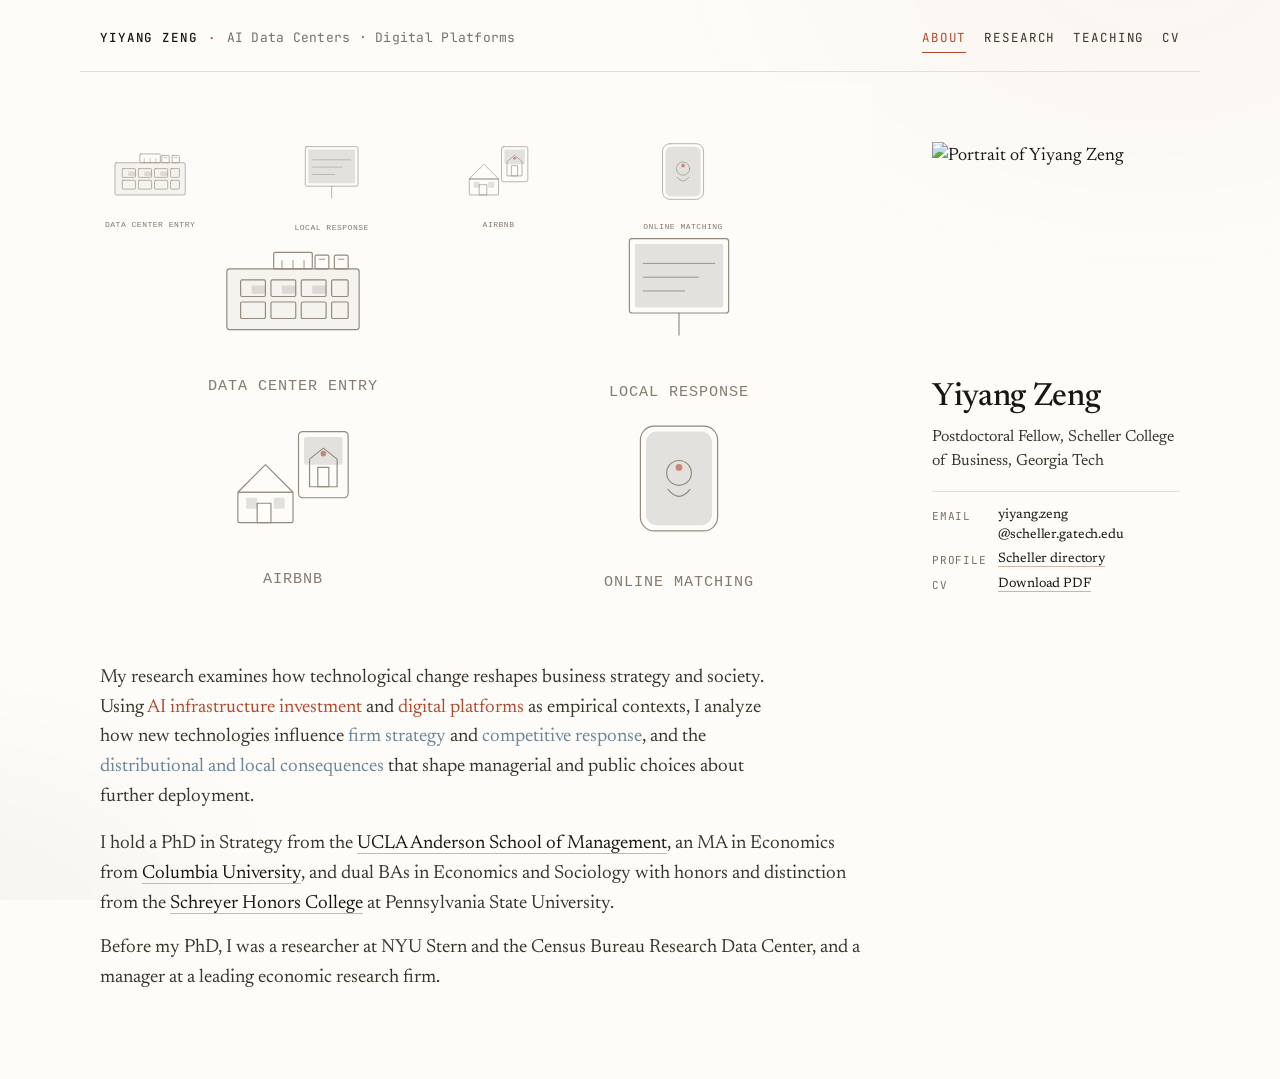
==== index.html @ 8bc41a2e "Fix mobile theme band: 2x2 layout for all four labels" ====
<!DOCTYPE html>
<html lang="en">
<head>
  <meta charset="utf-8">
  <meta name="viewport" content="width=device-width, initial-scale=1">
  <title>About — Yiyang Zeng</title>
  <meta name="description" content="Postdoctoral Fellow at Georgia Tech studying technological change, platforms, and AI infrastructure.">
  <link rel="canonical" href="https://yiyang-zeng.com/">
  <link rel="stylesheet" href="custom.css">
  <!-- Google tag (gtag.js) -->
  <script async src="https://www.googletagmanager.com/gtag/js?id=G-X2B78L9BNQ"></script>
  <script>
    window.dataLayer = window.dataLayer || [];
    function gtag(){dataLayer.push(arguments);}
    gtag('js', new Date());
    gtag('config', 'G-X2B78L9BNQ');
  </script>
</head>
<body>
<div class="yz-site">
  <header class="yz-masthead">
    <div class="yz-masthead-left">
      <a class="yz-masthead-name" href="index.html">Yiyang Zeng</a>
      <span class="yz-masthead-dot" aria-hidden="true">·</span>
      <span class="yz-masthead-tag">AI Data Centers · Digital Platforms</span>
    </div>
    <nav class="yz-masthead-nav" aria-label="Primary">
        <a href="index.html" aria-current="page">About</a>
        <a href="research.html">Research</a>
        <a href="teaching.html">Teaching</a>
        <a href="cv.html">CV</a>
    </nav>
  </header>
  <div class="yz-layout yz-layout--about">
    <div class="yz-theme-band" aria-hidden="true">
<svg class="yz-theme-band__wide" xmlns="http://www.w3.org/2000/svg" viewBox="0 0 1120 136" fill="none" role="img" aria-label="Research themes: data centers and digital platforms">
  <defs>
    <style>
      .s { stroke: #8a8072; stroke-width: 0.85; fill: none; stroke-linecap: round; stroke-linejoin: round; }
      .s-thin { stroke: #8a8072; stroke-width: 0.65; fill: none; stroke-linecap: round; }
      .fill-soft { fill: #b04a2f; opacity: 0.1; }
      .fill-accent { fill: #b04a2f; opacity: 0.65; }
      .fill-ink { fill: #3a342a; opacity: 0.14; }
      .fill-panel { fill: #8a8072; opacity: 0.08; }
      .lbl { fill: #7a7062; font-family: ui-monospace, Menlo, monospace; font-size: 12px; letter-spacing: 0.08em; text-anchor: middle; }
    </style>
  </defs>

  <!-- 1 · Data center entry -->
  <g transform="translate(56, 8)">
    <rect class="fill-panel" x="4" y="34" width="96" height="44" rx="2"/>
    <rect class="s" x="4" y="34" width="96" height="44" rx="2"/>
    <rect class="s" x="14" y="42" width="18" height="12" rx="1"/>
    <rect class="s" x="36" y="42" width="18" height="12" rx="1"/>
    <rect class="s" x="58" y="42" width="18" height="12" rx="1"/>
    <rect class="s" x="80" y="42" width="12" height="12" rx="1"/>
    <rect class="s" x="14" y="58" width="18" height="12" rx="1"/>
    <rect class="s" x="36" y="58" width="18" height="12" rx="1"/>
    <rect class="s" x="58" y="58" width="18" height="12" rx="1"/>
    <rect class="s" x="80" y="58" width="12" height="12" rx="1"/>
    <rect class="fill-ink" x="22" y="46" width="10" height="6" rx="0.5"/>
    <rect class="fill-ink" x="44" y="46" width="10" height="6" rx="0.5"/>
    <rect class="fill-ink" x="66" y="46" width="10" height="6" rx="0.5"/>
    <rect class="s" x="38" y="22" width="28" height="12" rx="1"/>
    <line class="s-thin" x1="44" y1="28" x2="44" y2="34"/>
    <line class="s-thin" x1="52" y1="28" x2="52" y2="34"/>
    <line class="s-thin" x1="60" y1="28" x2="60" y2="34"/>
    <rect class="s" x="68" y="24" width="10" height="10" rx="1"/>
    <rect class="s" x="82" y="24" width="10" height="10" rx="1"/>
    <line class="s-thin" x1="71" y1="27" x2="75" y2="27"/>
    <line class="s-thin" x1="85" y1="27" x2="89" y2="27"/>
    <text class="lbl" x="52" y="122">DATA CENTER ENTRY</text>
  </g>

  <!-- 2 · Local response (protest) — unchanged -->
  <g transform="translate(312, 12)">
    <line class="s" x1="44" y1="62" x2="44" y2="78"/>
    <rect class="s" x="8" y="8" width="72" height="54" rx="2"/>
    <rect class="fill-ink" x="12" y="12" width="64" height="46" rx="1"/>
    <line class="s-thin" x1="18" y1="26" x2="70" y2="26"/>
    <line class="s-thin" x1="18" y1="36" x2="58" y2="36"/>
    <line class="s-thin" x1="18" y1="46" x2="48" y2="46"/>
    <text class="lbl" x="44" y="122">LOCAL RESPONSE</text>
  </g>

  <!-- 3 · Airbnb (house + listing card) -->
  <g transform="translate(536, 8)">
    <rect class="s" x="52" y="12" width="36" height="48" rx="3"/>
    <rect class="fill-ink" x="56" y="16" width="28" height="20" rx="1.5"/>
    <path class="s" d="M60 32 L70 24 L80 32 L80 52 L60 52 Z"/>
    <rect class="s" x="66" y="38" width="8" height="14"/>
    <circle class="fill-accent" cx="70" cy="28" r="2"/>
    <path class="s" d="M8 56 L28 36 L48 56 Z"/>
    <rect class="s" x="8" y="56" width="40" height="22" rx="1"/>
    <rect class="s" x="22" y="64" width="10" height="14"/>
    <rect class="fill-ink" x="14" y="60" width="8" height="8" rx="0.5"/>
    <rect class="fill-ink" x="34" y="60" width="8" height="8" rx="0.5"/>
    <text class="lbl" x="48" y="122">AIRBNB</text>
  </g>

  <!-- 4 · Online matching -->
  <g transform="translate(836, 10)">
    <g>
      <rect class="s" x="-28" y="6" width="56" height="76" rx="10"/>
      <rect class="fill-ink" x="-24" y="10" width="48" height="68" rx="8"/>
      <circle class="s" cx="0" cy="40" r="9"/>
      <path class="s" d="M-8 52 Q0 62 8 52"/>
      <circle class="fill-accent" cx="0" cy="36" r="2.5"/>
      <text class="lbl" x="0" y="122">ONLINE MATCHING</text>
    </g>
  </g>
</svg>

<svg class="yz-theme-band__narrow" xmlns="http://www.w3.org/2000/svg" viewBox="0 0 560 280" fill="none" role="img" aria-label="Research themes: data centers and digital platforms">
  <defs>
    <style>
      .s { stroke: #8a8072; stroke-width: 0.85; fill: none; stroke-linecap: round; stroke-linejoin: round; }
      .s-thin { stroke: #8a8072; stroke-width: 0.65; fill: none; stroke-linecap: round; }
      .fill-soft { fill: #b04a2f; opacity: 0.1; }
      .fill-accent { fill: #b04a2f; opacity: 0.65; }
      .fill-ink { fill: #3a342a; opacity: 0.14; }
      .fill-panel { fill: #8a8072; opacity: 0.08; }
      .lbl { fill: #7a7062; font-family: ui-monospace, Menlo, monospace; font-size: 11px; letter-spacing: 0.06em; text-anchor: middle; }
    </style>
  </defs>

  <!-- Row 1: Data center entry -->
  <g transform="translate(88, 8)">
    <rect class="fill-panel" x="4" y="34" width="96" height="44" rx="2"/>
    <rect class="s" x="4" y="34" width="96" height="44" rx="2"/>
    <rect class="s" x="14" y="42" width="18" height="12" rx="1"/>
    <rect class="s" x="36" y="42" width="18" height="12" rx="1"/>
    <rect class="s" x="58" y="42" width="18" height="12" rx="1"/>
    <rect class="s" x="80" y="42" width="12" height="12" rx="1"/>
    <rect class="s" x="14" y="58" width="18" height="12" rx="1"/>
    <rect class="s" x="36" y="58" width="18" height="12" rx="1"/>
    <rect class="s" x="58" y="58" width="18" height="12" rx="1"/>
    <rect class="s" x="80" y="58" width="12" height="12" rx="1"/>
    <rect class="fill-ink" x="22" y="46" width="10" height="6" rx="0.5"/>
    <rect class="fill-ink" x="44" y="46" width="10" height="6" rx="0.5"/>
    <rect class="fill-ink" x="66" y="46" width="10" height="6" rx="0.5"/>
    <rect class="s" x="38" y="22" width="28" height="12" rx="1"/>
    <line class="s-thin" x1="44" y1="28" x2="44" y2="34"/>
    <line class="s-thin" x1="52" y1="28" x2="52" y2="34"/>
    <line class="s-thin" x1="60" y1="28" x2="60" y2="34"/>
    <rect class="s" x="68" y="24" width="10" height="10" rx="1"/>
    <rect class="s" x="82" y="24" width="10" height="10" rx="1"/>
    <line class="s-thin" x1="71" y1="27" x2="75" y2="27"/>
    <line class="s-thin" x1="85" y1="27" x2="89" y2="27"/>
    <text class="lbl" x="52" y="122">DATA CENTER ENTRY</text>
  </g>

  <!-- Row 1: Local response -->
  <g transform="translate(376, 12)">
    <line class="s" x1="44" y1="62" x2="44" y2="78"/>
    <rect class="s" x="8" y="8" width="72" height="54" rx="2"/>
    <rect class="fill-ink" x="12" y="12" width="64" height="46" rx="1"/>
    <line class="s-thin" x1="18" y1="26" x2="70" y2="26"/>
    <line class="s-thin" x1="18" y1="36" x2="58" y2="36"/>
    <line class="s-thin" x1="18" y1="46" x2="48" y2="46"/>
    <text class="lbl" x="44" y="122">LOCAL RESPONSE</text>
  </g>

  <!-- Row 2: Airbnb -->
  <g transform="translate(92, 148)">
    <rect class="s" x="52" y="12" width="36" height="48" rx="3"/>
    <rect class="fill-ink" x="56" y="16" width="28" height="20" rx="1.5"/>
    <path class="s" d="M60 32 L70 24 L80 32 L80 52 L60 52 Z"/>
    <rect class="s" x="66" y="38" width="8" height="14"/>
    <circle class="fill-accent" cx="70" cy="28" r="2"/>
    <path class="s" d="M8 56 L28 36 L48 56 Z"/>
    <rect class="s" x="8" y="56" width="40" height="22" rx="1"/>
    <rect class="s" x="22" y="64" width="10" height="14"/>
    <rect class="fill-ink" x="14" y="60" width="8" height="8" rx="0.5"/>
    <rect class="fill-ink" x="34" y="60" width="8" height="8" rx="0.5"/>
    <text class="lbl" x="48" y="122">AIRBNB</text>
  </g>

  <!-- Row 2: Online matching -->
  <g transform="translate(420, 150)">
    <g>
      <rect class="s" x="-28" y="6" width="56" height="76" rx="10"/>
      <rect class="fill-ink" x="-24" y="10" width="48" height="68" rx="8"/>
      <circle class="s" cx="0" cy="40" r="9"/>
      <path class="s" d="M-8 52 Q0 62 8 52"/>
      <circle class="fill-accent" cx="0" cy="36" r="2.5"/>
      <text class="lbl" x="0" y="122">ONLINE MATCHING</text>
    </g>
  </g>
</svg>

    </div>
    <main class="yz-main">
    <p class="yz-intro">My research examines how technological change reshapes business strategy and society. Using <span class="yz-kw">AI infrastructure investment</span> and <span class="yz-kw">digital platforms</span> as empirical contexts, I analyze how new technologies influence <span class="yz-kw-light">firm strategy</span> and <span class="yz-kw-light">competitive response</span>, and the <span class="yz-kw-light">distributional and local consequences</span> that shape managerial and public choices about further deployment.</p>

    <p class="yz-bio">I hold a PhD in Strategy from the <a href="https://www.anderson.ucla.edu/faculty-and-research/strategy">UCLA Anderson School of Management</a>, an MA in Economics from <a href="https://econ.columbia.edu/">Columbia University</a>, and dual BAs in Economics and Sociology with honors and distinction from the <a href="https://www.shc.psu.edu/">Schreyer Honors College</a> at Pennsylvania State University.</p>

    <p class="yz-bio">Before my PhD, I was a researcher at NYU Stern and the Census Bureau Research Data Center, and a manager at a leading economic research firm.</p>
    </main>
    <aside class="yz-sidebar">
      <div class="yz-portrait">
        <img src="https://www.scheller.gatech.edu/_files/images/directory/xzeng_yiyang_profilev2.webp.pagespeed.ic.NSrp2Fug_R.webp" alt="Portrait of Yiyang Zeng" width="220" height="220">
      </div>
      <p class="yz-name">Yiyang&nbsp;Zeng</p>
      <p class="yz-affil">Postdoctoral Fellow, <a href="https://www.scheller.gatech.edu">Scheller College of Business</a>, Georgia Tech</p>
      <dl class="yz-contact">
        <dt>Email</dt>
        <dd class="yz-contact-email"><a href="mailto:yiyang.zeng@scheller.gatech.edu">yiyang.zeng<wbr>@scheller.gatech.edu</a></dd>
        <dt>Profile</dt>
        <dd><a href="https://www.scheller.gatech.edu/directory/faculty/zeng/index.html">Scheller directory</a></dd>
        <dt>CV</dt>
        <dd><a href="CV_Yiyang_Zeng.pdf">Download PDF</a></dd>
      </dl>
    </aside>
  </div>
</div>
</body>
</html>
---- custom.css ----
/* yiyang-zeng.com — paste into Website → Website Tools → Custom CSS
   Daniel Yue (sidebar, masthead, palette) + Jennifer Kao (list-style papers/teaching). */

@import url("https://fonts.googleapis.com/css2?family=Newsreader:ital,opsz,wght@0,6..72,300;0,6..72,400;0,6..72,500;0,6..72,600;1,6..72,400;1,6..72,600&family=JetBrains+Mono:wght@400;500&display=swap");

:root {
  --yz-paper: #fdfcf8;
  --yz-rule: #e6dfcc;
  --yz-ink: #1a1611;
  --yz-ink-2: #3a342a;
  --yz-mute: #7a7062;
  --yz-accent: #b04a2f;
  --yz-accent-soft: #c8b9a0;
  --yz-kw-navy: #6a8499;
  --yz-serif: "Newsreader", Georgia, serif;
  --yz-mono: "JetBrains Mono", ui-monospace, Menlo, monospace;
  --yz-measure: 68ch;
}

/* ----- Squarespace shell ----- */
body {
  background: var(--yz-paper) !important;
  color: var(--yz-ink);
  font-family: var(--yz-serif);
  font-size: 18px;
  line-height: 1.6;
  -webkit-font-smoothing: antialiased;
}

body::before {
  content: "";
  position: fixed;
  inset: 0;
  pointer-events: none;
  background:
    radial-gradient(900px 600px at 90% -5%, rgba(176, 74, 47, 0.035), transparent 55%),
    radial-gradient(700px 500px at -5% 105%, rgba(26, 22, 17, 0.04), transparent 55%);
  z-index: 0;
}

#siteWrapper,
.site-wrapper,
.content-wrapper,
.page-section,
.sqs-layout {
  background: transparent !important;
}

.page-section:has(.yz-site) .content-wrapper > h1,
.page-section:has(.yz-site) .sqs-block-html h1,
.page-section:has(.yz-site) .sqs-block-markdown h1 {
  display: none !important;
}

.sqs-block-code .sqs-block-content {
  padding-left: 0 !important;
  padding-right: 0 !important;
}

body:has(.yz-site) #header,
body:has(.yz-site) .header,
body:has(.yz-site) .Mobile-bar {
  display: none !important;
}

body:has(.yz-site) .page-section:first-child {
  padding-top: 0 !important;
}

/* ----- Site shell ----- */
.yz-site {
  position: relative;
  z-index: 1;
  color: var(--yz-ink);
  font-family: var(--yz-serif);
  overflow-x: clip;
}

.yz-site,
.yz-site *,
.yz-site *::before,
.yz-site *::after {
  box-sizing: border-box;
}

.yz-site a {
  color: var(--yz-ink);
  text-decoration: none;
  border-bottom: 1px solid var(--yz-accent-soft);
  transition: color 0.15s, border-color 0.15s;
}

.yz-site a:hover {
  color: var(--yz-accent);
  border-bottom-color: var(--yz-accent);
}

/* Masthead (Daniel-style, compact) */
.yz-masthead {
  border-bottom: 1px solid var(--yz-rule);
  padding: 16px 20px 18px;
  max-width: 1120px;
  margin: 0 auto;
  display: flex;
  align-items: baseline;
  justify-content: space-between;
  gap: 16px;
  flex-wrap: wrap;
  font-family: var(--yz-mono);
  font-size: 12.5px;
  letter-spacing: 0.07em;
  text-transform: uppercase;
  color: var(--yz-ink-2);
}

.yz-masthead-left {
  display: flex;
  gap: 10px;
  align-items: baseline;
  flex-wrap: wrap;
}

.yz-masthead-name {
  font-weight: 500;
  border-bottom: none !important;
}

.yz-masthead-name:hover {
  color: var(--yz-accent);
}

.yz-masthead-dot {
  color: var(--yz-accent);
}

.yz-masthead-tag {
  color: var(--yz-mute);
  text-transform: none;
  letter-spacing: 0.02em;
  font-size: 13px;
}

.yz-masthead-nav {
  display: flex;
  gap: 18px;
  flex-wrap: wrap;
}

.yz-masthead-nav a {
  border-bottom: none;
  color: var(--yz-ink-2);
  padding: 4px 0;
}

.yz-masthead-nav a:hover,
.yz-masthead-nav a[aria-current="page"] {
  color: var(--yz-accent);
}

.yz-masthead-nav a[aria-current="page"] {
  border-bottom: 1px solid var(--yz-accent);
}

/* Theme illustration band */
.yz-theme-band {
  overflow-x: auto;
  overflow-y: visible;
  -webkit-overflow-scrolling: touch;
}

.yz-theme-band svg {
  display: block;
  width: 100%;
  height: auto;
  opacity: 0.92;
  overflow: visible;
}

.yz-theme-band__narrow {
  display: none;
}

/* Layout: sidebar + main */
.yz-layout {
  max-width: 1120px;
  margin: 0 auto;
  padding: 40px 20px 64px;
  display: grid;
  grid-template-columns: minmax(220px, 260px) 1fr;
  gap: 48px;
  align-items: start;
}

.yz-layout--about {
  padding: 12px 20px 64px;
  grid-template-columns: 1fr minmax(220px, 260px);
  grid-template-areas:
    "theme sidebar"
    "main sidebar";
  column-gap: 48px;
  row-gap: 0;
}

.yz-layout--about .yz-theme-band {
  grid-area: theme;
  background: var(--yz-paper);
  padding: 48px 0 42px;
  overflow-x: hidden;
  overflow-y: visible;
}

.yz-layout--about .yz-theme-band__wide {
  display: block;
  width: calc((100% + 48px) / 1.26);
  min-width: 0;
  max-width: none;
  height: auto;
  max-height: calc(136px / 1.26);
  margin: 0 0 0 calc(-40 / 1120 * (100% + 48px));
  opacity: 0.92;
  transform: scale(1.26);
  transform-origin: top left;
}

.yz-layout--about .yz-main {
  grid-area: main;
  padding-top: 24px;
  max-width: 76ch;
}

.yz-layout--about .yz-intro {
  font-size: 19px;
  line-height: 1.56;
  max-width: 68ch;
}

.yz-layout--about .yz-bio {
  font-size: 19px;
  line-height: 1.58;
  max-width: 76ch;
}

.yz-layout--about .yz-sidebar {
  grid-area: sidebar;
  padding-top: 58px;
  display: flex;
  flex-direction: column;
  align-items: flex-end;
  align-self: start;
  --yz-sidebar-block: 248px;
}

.yz-layout--about .yz-portrait {
  width: var(--yz-sidebar-block);
  aspect-ratio: auto;
  height: auto;
  margin-left: 0;
}

.yz-layout--about .yz-portrait img {
  width: 220px;
  height: 220px;
}

.yz-layout--about .yz-name {
  width: var(--yz-sidebar-block);
  font-size: 32px;
  margin: 18px 0 10px;
  text-align: left;
}

.yz-layout--about .yz-affil {
  width: var(--yz-sidebar-block);
  max-width: none;
  margin-left: 0;
  font-size: 16px;
  line-height: 1.5;
  text-align: left;
}

.yz-layout--about .yz-contact {
  width: var(--yz-sidebar-block);
  margin-left: 0;
  grid-template-columns: max-content 1fr;
  column-gap: 12px;
  font-size: 15px;
}

.yz-layout--about .yz-contact dt {
  text-align: left;
  font-size: 11px;
}

.yz-layout--about .yz-contact dd {
  text-align: left;
  font-size: 13.5px;
  letter-spacing: -0.01em;
}

.yz-layout--about .yz-contact-email {
  white-space: normal;
}

/* Inner pages: masthead + centered content only */
.yz-layout--solo {
  display: block;
  padding-top: 32px;
}

.yz-layout--solo:has(.yz-subsection-first) {
  padding-top: 22px;
}

.yz-layout--solo .yz-main {
  max-width: 820px;
  margin-left: auto;
  margin-right: auto;
  width: 100%;
}

.yz-layout--solo .yz-coauthor {
  white-space: nowrap;
}

.yz-layout--solo .yz-work-title {
  font-size: 18px;
  margin-bottom: 4px;
}

.yz-layout--solo .yz-work-meta {
  font-size: 17px;
  margin-bottom: 4px;
}

.yz-layout--solo .yz-work-desc,
.yz-layout--solo .yz-work-links {
  font-size: 17px;
  line-height: 1.5;
}

.yz-layout--solo .yz-work-desc {
  margin-bottom: 4px;
}

.yz-layout--solo .yz-awards {
  font-size: 15px;
  margin: 0 0 4px;
  line-height: 1.45;
}

.yz-layout--solo .yz-awards li {
  margin-bottom: 2px;
}

.yz-layout--solo .yz-subsection {
  font-size: 13px;
  letter-spacing: 0.08em;
  margin: 12px 0 4px;
}

.yz-layout--solo .yz-subsection-first {
  margin-top: 0;
}

.yz-layout--solo .yz-work {
  margin-bottom: 10px;
  padding-bottom: 10px;
}

/* Teaching: divider after GT course only, not between UCLA courses */
.yz-subsection:not(.yz-subsection-first) ~ .yz-work {
  border-bottom: none;
  padding-bottom: 0;
  margin-bottom: 18px;
}

.yz-subsection:not(.yz-subsection-first) ~ .yz-work:last-of-type {
  margin-bottom: 0;
}

/* Sidebar */
.yz-sidebar {
  position: sticky;
  top: 16px;
}

.yz-portrait {
  width: 200px;
  max-width: 100%;
  aspect-ratio: 1 / 1;
}

.yz-portrait img {
  width: 100%;
  height: 100%;
  max-width: 100%;
  display: block;
  object-fit: cover;
}

.yz-name {
  font-family: var(--yz-serif);
  font-weight: 500;
  font-size: 28px;
  line-height: 1.1;
  letter-spacing: -0.01em;
  margin: 20px 0 8px;
}

.yz-affil {
  font-size: 15px;
  line-height: 1.5;
  color: var(--yz-ink-2);
  max-width: 26ch;
  margin: 0;
}

.yz-affil a {
  border-bottom: none !important;
  color: inherit;
}

.yz-affil a:hover {
  color: var(--yz-accent);
  border-bottom: none !important;
}

.yz-contact {
  margin-top: 18px;
  padding-top: 14px;
  border-top: 1px solid var(--yz-rule);
  display: grid;
  grid-template-columns: max-content 1fr;
  gap: 5px 12px;
  font-size: 14px;
}

.yz-contact dt {
  font-family: var(--yz-mono);
  font-size: 10px;
  letter-spacing: 0.07em;
  text-transform: uppercase;
  color: var(--yz-mute);
  padding-top: 2px;
}

.yz-contact dd {
  margin: 0;
  line-height: 1.45;
}

.yz-contact-email {
  font-size: 12.5px;
  letter-spacing: -0.01em;
  white-space: nowrap;
}

.yz-contact-email a {
  border-bottom: none;
}

.yz-contact dd a:hover {
  border-bottom: 1px solid var(--yz-accent);
}

/* Main column */
.yz-main {
  min-width: 0;
  max-width: var(--yz-measure);
}

.yz-intro {
  font-size: 19px;
  line-height: 1.58;
  color: var(--yz-ink-2);
  margin: 0 0 18px;
}

.yz-intro .yz-kw {
  color: var(--yz-accent);
  font-weight: inherit;
}

.yz-intro .yz-kw-light {
  color: var(--yz-kw-navy);
  font-weight: inherit;
}

.yz-bio {
  font-size: 19px;
  line-height: 1.58;
  color: var(--yz-ink-2);
  margin: 0 0 14px;
}

.yz-section {
  font-family: var(--yz-mono);
  font-size: 11px;
  letter-spacing: 0.14em;
  text-transform: uppercase;
  font-weight: 500;
  color: var(--yz-ink);
  margin: 0 0 20px;
  padding-bottom: 8px;
  border-bottom: 1px solid var(--yz-ink);
}

.yz-section-first {
  margin-top: 0;
}

.yz-subsection {
  font-family: var(--yz-mono);
  font-size: 10px;
  letter-spacing: 0.1em;
  text-transform: uppercase;
  color: var(--yz-mute);
  font-weight: 500;
  margin: 28px 0 12px;
}

.yz-subsection:first-of-type {
  margin-top: 8px;
}

.yz-subsection-first {
  margin-top: 0;
}

/* Jennifer-style work entries */
.yz-work {
  margin-bottom: 26px;
  padding-bottom: 26px;
  border-bottom: 1px solid var(--yz-rule);
}

.yz-work:last-of-type {
  border-bottom: none;
  padding-bottom: 0;
}

.yz-work-title {
  margin: 0 0 6px;
  font-size: 17px;
  line-height: 1.4;
}

.yz-work-title strong {
  font-weight: 600;
}

.yz-coauthor {
  font-size: 0.88em;
  font-weight: 400;
  color: var(--yz-mute);
  white-space: nowrap;
}

.yz-coauthor a {
  color: var(--yz-mute);
  border-bottom: 1px solid var(--yz-rule);
}

.yz-coauthor a:hover {
  color: var(--yz-accent);
  border-bottom-color: var(--yz-accent);
}

.yz-work-first {
  margin-top: 0;
}

.yz-awards {
  margin: 0 0 10px;
  padding-left: 1.15em;
  font-size: 14px;
  line-height: 1.55;
  color: var(--yz-mute);
}

.yz-awards li {
  margin-bottom: 5px;
}

.yz-awards li:last-child {
  margin-bottom: 0;
}

.yz-work-meta {
  margin: 0 0 6px;
  font-family: var(--yz-serif);
  font-size: 16px;
  line-height: 1.5;
  color: var(--yz-ink-2);
}

.yz-work-meta em strong,
.yz-work-meta strong em {
  font-family: inherit;
  font-style: italic;
  font-weight: 600;
  font-synthesis: none;
  color: var(--yz-ink);
}

.yz-work-detail {
  margin: 0 0 8px;
  font-size: 15px;
  line-height: 1.55;
  color: var(--yz-mute);
}

.yz-work-desc {
  margin: 0 0 8px;
  font-size: 16px;
  line-height: 1.6;
  color: var(--yz-ink-2);
}

.yz-work-links {
  margin: 0;
  font-size: 15px;
  line-height: 1.65;
}

.yz-work-links a {
  border-bottom: none;
  text-decoration: underline;
  text-decoration-color: var(--yz-accent-soft);
  text-underline-offset: 2px;
}

.yz-bracketed-link {
  white-space: nowrap;
}

.yz-work-links a:hover {
  text-decoration-color: var(--yz-accent);
}

/* CV page */
.yz-cv-header {
  display: flex;
  align-items: center;
  justify-content: center;
  gap: 16px;
  flex-wrap: wrap;
}

.yz-cv-header .yz-cv-lead {
  margin: 0;
}

.yz-cv-header .yz-work-links {
  margin: 0;
}

.yz-cv-lead {
  font-size: 17px;
  color: var(--yz-ink-2);
}

.yz-cv-download {
  display: inline-block;
  font-family: var(--yz-mono);
  font-size: 11px;
  letter-spacing: 0.08em;
  text-transform: uppercase;
  padding: 10px 16px;
  border: 1px solid var(--yz-ink);
  border-bottom: 1px solid var(--yz-ink) !important;
  text-decoration: none !important;
}

.yz-cv-download:hover {
  background: var(--yz-ink);
  color: var(--yz-paper) !important;
}

/* ----- Mobile ----- */
@media (max-width: 820px) {
  .yz-masthead {
    padding: 12px 16px 10px;
    flex-direction: column;
    align-items: flex-start;
    gap: 10px;
    font-size: 12px;
  }

  .yz-masthead-tag {
    font-size: 13px;
  }

  .yz-masthead-nav {
    gap: 12px 16px;
  }

  .yz-masthead-nav a {
    padding: 6px 0;
    min-height: 44px;
    display: inline-flex;
    align-items: center;
  }

  .yz-layout {
    grid-template-columns: 1fr;
    gap: 28px;
    padding: 28px 16px 48px;
  }

  .yz-layout--solo {
    padding: 24px 16px 40px;
  }

  .yz-layout--solo:has(.yz-subsection-first) {
    padding-top: 18px;
  }

  .yz-layout--solo .yz-work {
    margin-bottom: 8px;
    padding-bottom: 8px;
  }

  .yz-layout--solo .yz-subsection {
    margin: 10px 0 4px;
  }

  .yz-layout--solo .yz-main {
    max-width: none;
  }

  .yz-layout--about {
    grid-template-columns: 1fr;
    grid-template-areas:
      "theme"
      "main"
      "sidebar";
    padding: 8px 16px 48px;
  }

  .yz-layout--about .yz-theme-band {
    padding: 18px 0 22px;
    margin: 0;
    overflow: visible;
  }

  .yz-theme-band__wide {
    display: none;
  }

  .yz-layout--about .yz-theme-band__narrow {
    display: block;
    width: 100%;
    min-width: 0;
    max-width: 100%;
    height: auto;
    margin: 0 auto;
    transform: none;
  }

  .yz-layout--about .yz-sidebar,
  .yz-layout--about .yz-main {
    padding-top: 0;
  }

  .yz-coauthor {
    white-space: normal;
    display: inline;
  }

  .yz-sidebar {
    position: static;
    display: grid;
    grid-template-columns: 100px 1fr;
    gap: 16px;
    align-items: start;
  }

  .yz-portrait {
    width: 100px;
    margin: 0;
  }

  .yz-name {
    font-size: 24px;
    margin: 0 0 6px;
  }

  .yz-affil {
    max-width: none;
    font-size: 14px;
  }

  .yz-contact {
    grid-column: 1 / -1;
    margin-top: 4px;
  }

  .yz-contact-email {
    white-space: normal;
    font-size: 13px;
  }

  .yz-main {
    max-width: none;
  }

  .yz-work-title {
    font-size: 16px;
  }

  .yz-work-links {
    display: flex;
    flex-wrap: wrap;
    column-gap: 0.45em;
    row-gap: 0.35em;
  }

  .yz-work-links a {
    white-space: nowrap;
  }

  .yz-layout--about .yz-sidebar {
    display: flex;
    flex-direction: column;
    align-items: flex-start;
    width: 100%;
    padding-top: 0;
    --yz-sidebar-block: 100%;
  }

  .yz-layout--about .yz-portrait {
    width: var(--yz-sidebar-block);
    aspect-ratio: auto;
    height: auto;
  }

  .yz-layout--about .yz-portrait img {
    width: min(280px, 82vw);
    height: min(280px, 82vw);
  }

  .yz-layout--about .yz-name {
    width: 100%;
    font-size: 34px;
    margin: 16px 0 8px;
  }

  .yz-layout--about .yz-affil {
    width: 100%;
    font-size: 19px;
    line-height: 1.55;
  }

  .yz-layout--about .yz-intro,
  .yz-layout--about .yz-bio {
    font-size: 18.5px;
    line-height: 1.6;
  }

  .yz-layout--about .yz-contact {
    width: 100%;
    grid-column: auto;
    font-size: 17px;
  }

  .yz-layout--about .yz-contact dt {
    font-size: 13px;
    text-align: left;
  }

  .yz-layout--about .yz-contact dd {
    font-size: 17px;
    text-align: left;
  }

  .yz-cv-header {
    gap: 12px;
  }

  .yz-cv-download {
    display: inline-flex;
    align-items: center;
    min-height: 44px;
  }
}

@media (max-width: 420px) {
  .yz-masthead-tag {
    display: block;
    margin-top: 2px;
    padding-left: 0;
  }

  .yz-masthead-left {
    flex-direction: column;
    gap: 2px;
  }

  .yz-masthead-dot {
    display: none;
  }

  .yz-layout--about .yz-intro,
  .yz-layout--about .yz-bio {
    font-size: 18px;
  }
}
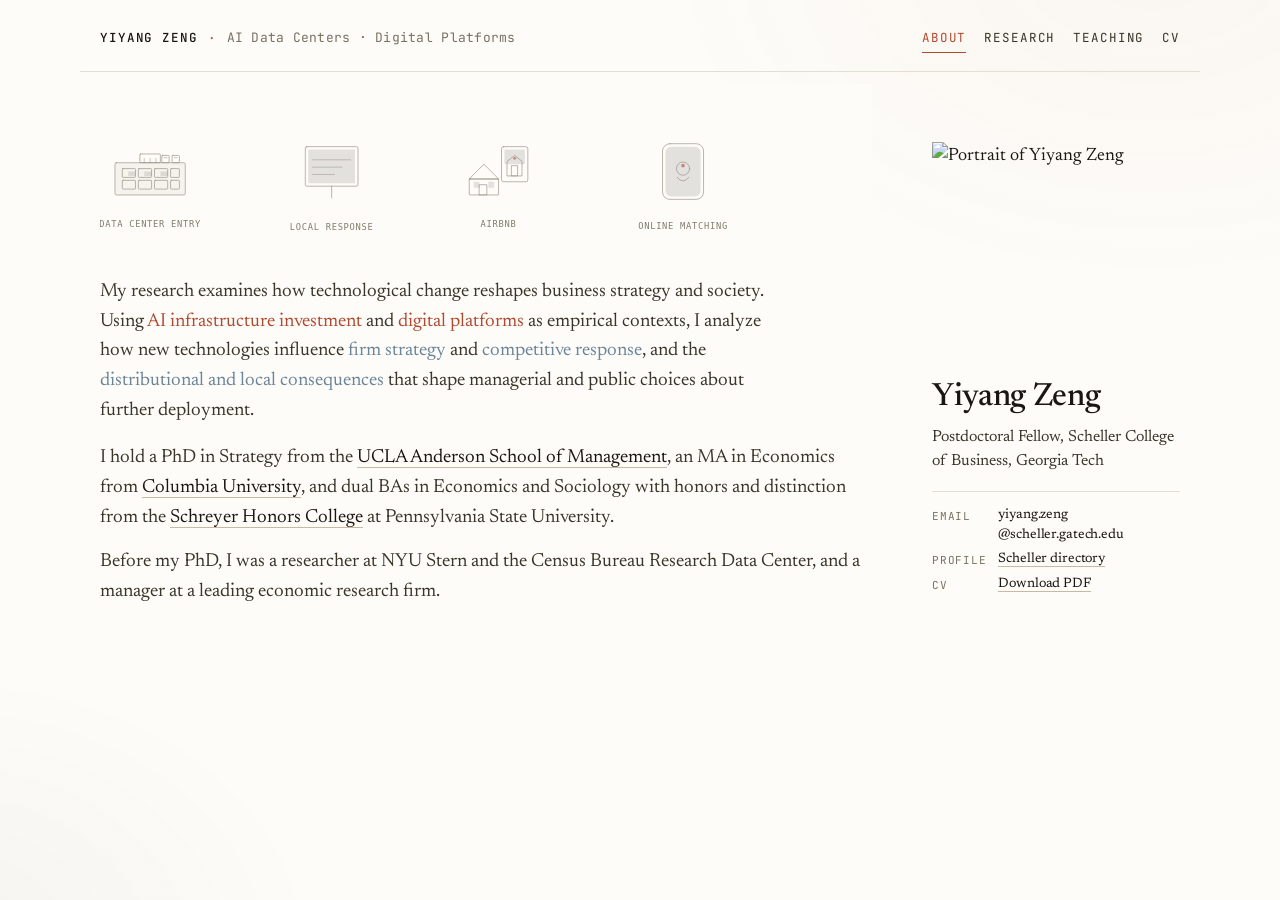
==== commit 72059974: "Remove duplicate mobile theme band; keep single-row layout on mobile Co-authored-by: Cursor <cursora" ====
--- a/index.html
+++ b/index.html
@@ -33,7 +33,7 @@
   </header>
   <div class="yz-layout yz-layout--about">
     <div class="yz-theme-band" aria-hidden="true">
-<svg class="yz-theme-band__wide" xmlns="http://www.w3.org/2000/svg" viewBox="0 0 1120 136" fill="none" role="img" aria-label="Research themes: data centers and digital platforms">
+<svg xmlns="http://www.w3.org/2000/svg" viewBox="0 0 1120 136" fill="none" role="img" aria-label="Research themes: data centers and digital platforms">
   <defs>
     <style>
       .s { stroke: #8a8072; stroke-width: 0.85; fill: none; stroke-linecap: round; stroke-linejoin: round; }
@@ -111,84 +111,6 @@
   </g>
 </svg>
 
-<svg class="yz-theme-band__narrow" xmlns="http://www.w3.org/2000/svg" viewBox="0 0 560 280" fill="none" role="img" aria-label="Research themes: data centers and digital platforms">
-  <defs>
-    <style>
-      .s { stroke: #8a8072; stroke-width: 0.85; fill: none; stroke-linecap: round; stroke-linejoin: round; }
-      .s-thin { stroke: #8a8072; stroke-width: 0.65; fill: none; stroke-linecap: round; }
-      .fill-soft { fill: #b04a2f; opacity: 0.1; }
-      .fill-accent { fill: #b04a2f; opacity: 0.65; }
-      .fill-ink { fill: #3a342a; opacity: 0.14; }
-      .fill-panel { fill: #8a8072; opacity: 0.08; }
-      .lbl { fill: #7a7062; font-family: ui-monospace, Menlo, monospace; font-size: 11px; letter-spacing: 0.06em; text-anchor: middle; }
-    </style>
-  </defs>
-
-  <!-- Row 1: Data center entry -->
-  <g transform="translate(88, 8)">
-    <rect class="fill-panel" x="4" y="34" width="96" height="44" rx="2"/>
-    <rect class="s" x="4" y="34" width="96" height="44" rx="2"/>
-    <rect class="s" x="14" y="42" width="18" height="12" rx="1"/>
-    <rect class="s" x="36" y="42" width="18" height="12" rx="1"/>
-    <rect class="s" x="58" y="42" width="18" height="12" rx="1"/>
-    <rect class="s" x="80" y="42" width="12" height="12" rx="1"/>
-    <rect class="s" x="14" y="58" width="18" height="12" rx="1"/>
-    <rect class="s" x="36" y="58" width="18" height="12" rx="1"/>
-    <rect class="s" x="58" y="58" width="18" height="12" rx="1"/>
-    <rect class="s" x="80" y="58" width="12" height="12" rx="1"/>
-    <rect class="fill-ink" x="22" y="46" width="10" height="6" rx="0.5"/>
-    <rect class="fill-ink" x="44" y="46" width="10" height="6" rx="0.5"/>
-    <rect class="fill-ink" x="66" y="46" width="10" height="6" rx="0.5"/>
-    <rect class="s" x="38" y="22" width="28" height="12" rx="1"/>
-    <line class="s-thin" x1="44" y1="28" x2="44" y2="34"/>
-    <line class="s-thin" x1="52" y1="28" x2="52" y2="34"/>
-    <line class="s-thin" x1="60" y1="28" x2="60" y2="34"/>
-    <rect class="s" x="68" y="24" width="10" height="10" rx="1"/>
-    <rect class="s" x="82" y="24" width="10" height="10" rx="1"/>
-    <line class="s-thin" x1="71" y1="27" x2="75" y2="27"/>
-    <line class="s-thin" x1="85" y1="27" x2="89" y2="27"/>
-    <text class="lbl" x="52" y="122">DATA CENTER ENTRY</text>
-  </g>
-
-  <!-- Row 1: Local response -->
-  <g transform="translate(376, 12)">
-    <line class="s" x1="44" y1="62" x2="44" y2="78"/>
-    <rect class="s" x="8" y="8" width="72" height="54" rx="2"/>
-    <rect class="fill-ink" x="12" y="12" width="64" height="46" rx="1"/>
-    <line class="s-thin" x1="18" y1="26" x2="70" y2="26"/>
-    <line class="s-thin" x1="18" y1="36" x2="58" y2="36"/>
-    <line class="s-thin" x1="18" y1="46" x2="48" y2="46"/>
-    <text class="lbl" x="44" y="122">LOCAL RESPONSE</text>
-  </g>
-
-  <!-- Row 2: Airbnb -->
-  <g transform="translate(92, 148)">
-    <rect class="s" x="52" y="12" width="36" height="48" rx="3"/>
-    <rect class="fill-ink" x="56" y="16" width="28" height="20" rx="1.5"/>
-    <path class="s" d="M60 32 L70 24 L80 32 L80 52 L60 52 Z"/>
-    <rect class="s" x="66" y="38" width="8" height="14"/>
-    <circle class="fill-accent" cx="70" cy="28" r="2"/>
-    <path class="s" d="M8 56 L28 36 L48 56 Z"/>
-    <rect class="s" x="8" y="56" width="40" height="22" rx="1"/>
-    <rect class="s" x="22" y="64" width="10" height="14"/>
-    <rect class="fill-ink" x="14" y="60" width="8" height="8" rx="0.5"/>
-    <rect class="fill-ink" x="34" y="60" width="8" height="8" rx="0.5"/>
-    <text class="lbl" x="48" y="122">AIRBNB</text>
-  </g>
-
-  <!-- Row 2: Online matching -->
-  <g transform="translate(420, 150)">
-    <g>
-      <rect class="s" x="-28" y="6" width="56" height="76" rx="10"/>
-      <rect class="fill-ink" x="-24" y="10" width="48" height="68" rx="8"/>
-      <circle class="s" cx="0" cy="40" r="9"/>
-      <path class="s" d="M-8 52 Q0 62 8 52"/>
-      <circle class="fill-accent" cx="0" cy="36" r="2.5"/>
-      <text class="lbl" x="0" y="122">ONLINE MATCHING</text>
-    </g>
-  </g>
-</svg>
-
     </div>
     <main class="yz-main">
     <p class="yz-intro">My research examines how technological change reshapes business strategy and society. Using <span class="yz-kw">AI infrastructure investment</span> and <span class="yz-kw">digital platforms</span> as empirical contexts, I analyze how new technologies influence <span class="yz-kw-light">firm strategy</span> and <span class="yz-kw-light">competitive response</span>, and the <span class="yz-kw-light">distributional and local consequences</span> that shape managerial and public choices about further deployment.</p>
--- a/custom.css
+++ b/custom.css
@@ -176,10 +176,6 @@
   overflow: visible;
 }
 
-.yz-theme-band__narrow {
-  display: none;
-}
-
 /* Layout: sidebar + main */
 .yz-layout {
   max-width: 1120px;
@@ -209,7 +205,7 @@
   overflow-y: visible;
 }
 
-.yz-layout--about .yz-theme-band__wide {
+.yz-layout--about .yz-theme-band svg {
   display: block;
   width: calc((100% + 48px) / 1.26);
   min-width: 0;
@@ -744,18 +740,13 @@
     overflow: visible;
   }
 
-  .yz-theme-band__wide {
-    display: none;
-  }
-
-  .yz-layout--about .yz-theme-band__narrow {
-    display: block;
+  .yz-layout--about .yz-theme-band svg {
     width: 100%;
-    min-width: 0;
     max-width: 100%;
-    height: auto;
+    max-height: none;
     margin: 0 auto;
     transform: none;
+    transform-origin: top center;
   }
 
   .yz-layout--about .yz-sidebar,
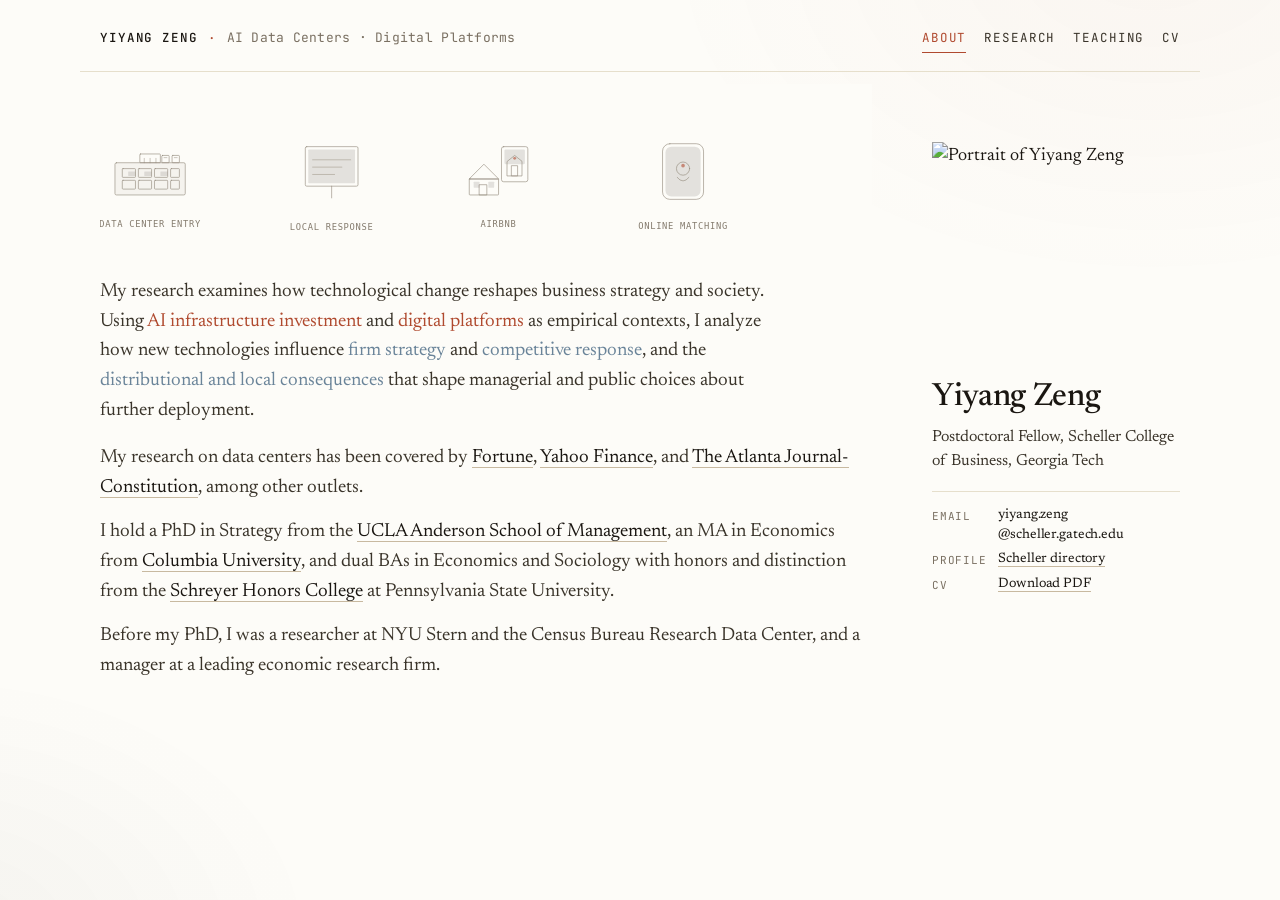
==== commit c50db164: "Update About and Research media coverage and CV PDF." ====
--- a/index.html
+++ b/index.html
@@ -33,7 +33,7 @@
   </header>
   <div class="yz-layout yz-layout--about">
     <div class="yz-theme-band" aria-hidden="true">
-<svg xmlns="http://www.w3.org/2000/svg" viewBox="0 0 1120 136" fill="none" role="img" aria-label="Research themes: data centers and digital platforms">
+<svg class="yz-theme-band__wide" xmlns="http://www.w3.org/2000/svg" viewBox="0 0 1120 136" fill="none" role="img" aria-label="Research themes: data centers and digital platforms">
   <defs>
     <style>
       .s { stroke: #8a8072; stroke-width: 0.85; fill: none; stroke-linecap: round; stroke-linejoin: round; }
@@ -111,9 +111,29 @@
   </g>
 </svg>
 
+      <div class="yz-theme-row" role="list" aria-label="Research themes">
+        <figure class="yz-theme-cell" role="listitem">
+          <img src="icons/icon-data-center.svg" alt="">
+          <figcaption>Data center<br>entry</figcaption>
+        </figure>
+        <figure class="yz-theme-cell" role="listitem">
+          <img src="icons/icon-local-response.svg" alt="">
+          <figcaption>Local<br>response</figcaption>
+        </figure>
+        <figure class="yz-theme-cell" role="listitem">
+          <img src="icons/icon-airbnb.svg" alt="">
+          <figcaption>Airbnb</figcaption>
+        </figure>
+        <figure class="yz-theme-cell" role="listitem">
+          <img src="icons/icon-online-matching.svg" alt="">
+          <figcaption>Online<br>matching</figcaption>
+        </figure>
+      </div>
     </div>
     <main class="yz-main">
     <p class="yz-intro">My research examines how technological change reshapes business strategy and society. Using <span class="yz-kw">AI infrastructure investment</span> and <span class="yz-kw">digital platforms</span> as empirical contexts, I analyze how new technologies influence <span class="yz-kw-light">firm strategy</span> and <span class="yz-kw-light">competitive response</span>, and the <span class="yz-kw-light">distributional and local consequences</span> that shape managerial and public choices about further deployment.</p>
+
+    <p class="yz-bio yz-press">My research on data centers has been covered by <a href="https://fortune.com/2026/07/14/data-centers-urban-rural-jobs-study/">Fortune</a>, <a href="https://finance.yahoo.com/economy/policy/articles/economics-data-centers-creating-jobs-184943199.html">Yahoo Finance</a>, and <a href="https://www.ajc.com/opinion/2026/07/data-centers-benefit-better-off-cities-and-towns-more-than-rural-areas/">The Atlanta Journal-Constitution</a>, among other outlets.</p>
 
     <p class="yz-bio">I hold a PhD in Strategy from the <a href="https://www.anderson.ucla.edu/faculty-and-research/strategy">UCLA Anderson School of Management</a>, an MA in Economics from <a href="https://econ.columbia.edu/">Columbia University</a>, and dual BAs in Economics and Sociology with honors and distinction from the <a href="https://www.shc.psu.edu/">Schreyer Honors College</a> at Pennsylvania State University.</p>
 
--- a/custom.css
+++ b/custom.css
@@ -1,5 +1,4 @@
-/* yiyang-zeng.com — paste into Website → Website Tools → Custom CSS
-   Daniel Yue (sidebar, masthead, palette) + Jennifer Kao (list-style papers/teaching). */
+/* yiyang-zeng.com — site styles */
 
 @import url("https://fonts.googleapis.com/css2?family=Newsreader:ital,opsz,wght@0,6..72,300;0,6..72,400;0,6..72,500;0,6..72,600;1,6..72,400;1,6..72,600&family=JetBrains+Mono:wght@400;500&display=swap");
 
@@ -218,6 +217,16 @@
   transform-origin: top left;
 }
 
+/* Mobile theme row: hidden on desktop; shown at ≤820px */
+.yz-theme-row {
+  display: none;
+}
+
+.yz-theme-cell {
+  margin: 0;
+  text-align: center;
+}
+
 .yz-layout--about .yz-main {
   grid-area: main;
   padding-top: 24px;
@@ -523,6 +532,12 @@
   margin-top: 0;
 }
 
+/* Research: clearer break before Other writing (no border-top) */
+.yz-layout--solo > .yz-main > .yz-subsection:not(.yz-subsection-first) {
+  margin-top: 28px;
+  margin-bottom: 12px;
+}
+
 /* Jennifer-style work entries */
 .yz-work {
   margin-bottom: 26px;
@@ -543,6 +558,20 @@
 
 .yz-work-title strong {
   font-weight: 600;
+}
+
+/* Linked paper / article titles (e.g. Conversation) — site ink, not default blue */
+.yz-work-title strong > a {
+  color: inherit;
+  text-decoration: none;
+  border-bottom: 1px solid var(--yz-accent-soft);
+  -webkit-box-decoration-break: clone;
+  box-decoration-break: clone;
+}
+
+.yz-work-title strong > a:hover {
+  color: var(--yz-accent);
+  border-bottom-color: var(--yz-accent);
 }
 
 .yz-coauthor {
@@ -617,6 +646,11 @@
   margin: 0;
   font-size: 15px;
   line-height: 1.65;
+  /* Gap-only between bracket links (desktop + mobile) */
+  display: flex;
+  flex-wrap: wrap;
+  column-gap: 0.45em;
+  row-gap: 0.35em;
 }
 
 .yz-work-links a {
@@ -626,8 +660,34 @@
   text-underline-offset: 2px;
 }
 
+.yz-work-links > a,
+.yz-work-links > .yz-bracketed-link {
+  white-space: nowrap;
+}
+
 .yz-bracketed-link {
   white-space: nowrap;
+}
+
+/* Long press list: one bracket group; allow wrap mid-list */
+.yz-work-links > .yz-bracketed-link--wrap {
+  white-space: normal;
+}
+
+/* Inline flow so [SSRN] and [Fortune; …] share the first line */
+.yz-work-links--flow {
+  display: block;
+}
+
+.yz-work-links--flow > a,
+.yz-work-links--flow > .yz-bracketed-link {
+  display: inline;
+  white-space: normal;
+}
+
+/* About press sentence: site link underline only (no second decoration) */
+.yz-press a {
+  text-decoration: none;
 }
 
 .yz-work-links a:hover {
@@ -740,13 +800,40 @@
     overflow: visible;
   }
 
-  .yz-layout--about .yz-theme-band svg {
+  .yz-layout--about .yz-theme-band svg.yz-theme-band__wide {
+    display: none;
+  }
+
+  .yz-theme-row {
+    display: grid;
+    grid-template-columns: repeat(4, minmax(0, 1fr));
+    gap: clamp(8px, 2.5vw, 10px) clamp(4px, 1.5vw, 6px);
     width: 100%;
     max-width: 100%;
-    max-height: none;
-    margin: 0 auto;
-    transform: none;
-    transform-origin: top center;
+    padding: 2px 0 4px;
+    --yz-theme-icon-h: clamp(40px, 11vw, 48px);
+  }
+
+  .yz-theme-row .yz-theme-cell img {
+    display: block;
+    height: var(--yz-theme-icon-h);
+    width: auto;
+    max-width: 100%;
+    margin: 0 auto 10px;
+    object-fit: contain;
+    object-position: center bottom;
+    opacity: 0.92;
+  }
+
+  .yz-theme-row .yz-theme-cell figcaption {
+    margin: 0;
+    font-family: var(--yz-mono);
+    font-size: clamp(7.5px, 2.1vw, 8.5px);
+    letter-spacing: 0.04em;
+    line-height: 1.22;
+    color: var(--yz-mute);
+    text-transform: uppercase;
+    padding: 0 1px;
   }
 
   .yz-layout--about .yz-sidebar,
@@ -800,6 +887,7 @@
     font-size: 16px;
   }
 
+  /* Each bracket group must be one flex item (a or .yz-bracketed-link). */
   .yz-work-links {
     display: flex;
     flex-wrap: wrap;
@@ -807,8 +895,13 @@
     row-gap: 0.35em;
   }
 
-  .yz-work-links a {
+  .yz-work-links > a,
+  .yz-work-links > .yz-bracketed-link {
     white-space: nowrap;
+  }
+
+  .yz-layout--solo > .yz-main > .yz-subsection:not(.yz-subsection-first) {
+    margin-top: 22px;
   }
 
   .yz-layout--about .yz-sidebar {
@@ -897,3 +990,24 @@
     font-size: 18px;
   }
 }
+
+@media (max-width: 360px) {
+  .yz-theme-row {
+    --yz-theme-icon-h: clamp(38px, 10.5vw, 42px);
+    gap: 8px 4px;
+  }
+
+  .yz-theme-row .yz-theme-cell figcaption {
+    letter-spacing: 0.03em;
+  }
+}
+
+@media (min-width: 481px) and (max-width: 820px) {
+  .yz-theme-row {
+    --yz-theme-icon-h: clamp(44px, 9vw, 52px);
+  }
+
+  .yz-theme-row .yz-theme-cell figcaption {
+    font-size: clamp(8px, 1.6vw, 9px);
+  }
+}
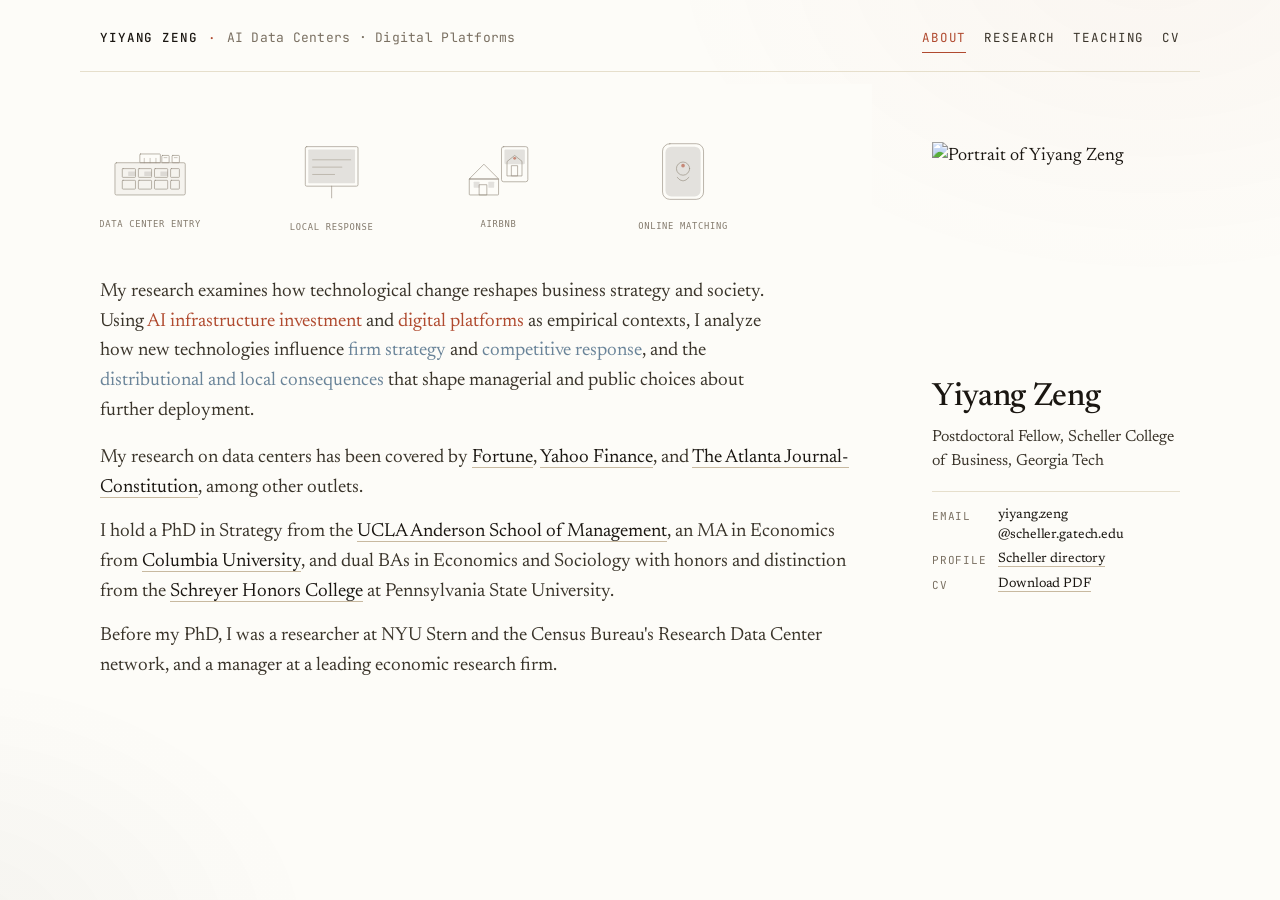
==== commit 2002cf71: "Clarify Census Bureau RDC wording on About." ====
--- a/index.html
+++ b/index.html
@@ -137,7 +137,7 @@
 
     <p class="yz-bio">I hold a PhD in Strategy from the <a href="https://www.anderson.ucla.edu/faculty-and-research/strategy">UCLA Anderson School of Management</a>, an MA in Economics from <a href="https://econ.columbia.edu/">Columbia University</a>, and dual BAs in Economics and Sociology with honors and distinction from the <a href="https://www.shc.psu.edu/">Schreyer Honors College</a> at Pennsylvania State University.</p>
 
-    <p class="yz-bio">Before my PhD, I was a researcher at NYU Stern and the Census Bureau Research Data Center, and a manager at a leading economic research firm.</p>
+    <p class="yz-bio">Before my PhD, I was a researcher at NYU Stern and the Census Bureau's Research Data Center network, and a manager at a leading economic research firm.</p>
     </main>
     <aside class="yz-sidebar">
       <div class="yz-portrait">
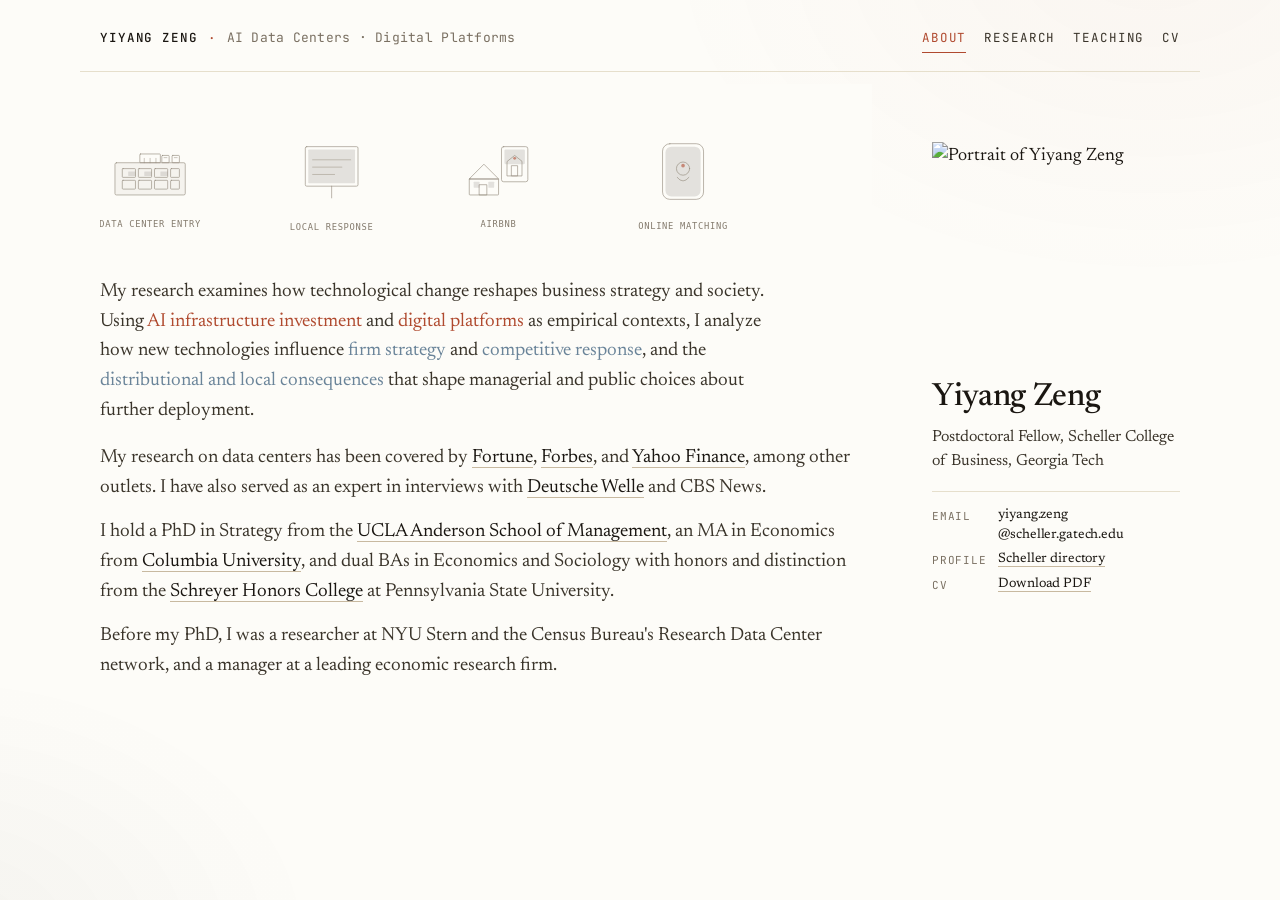
==== commit 3a798c62: "Update site content." ====
--- a/index.html
+++ b/index.html
@@ -133,9 +133,9 @@
     <main class="yz-main">
     <p class="yz-intro">My research examines how technological change reshapes business strategy and society. Using <span class="yz-kw">AI infrastructure investment</span> and <span class="yz-kw">digital platforms</span> as empirical contexts, I analyze how new technologies influence <span class="yz-kw-light">firm strategy</span> and <span class="yz-kw-light">competitive response</span>, and the <span class="yz-kw-light">distributional and local consequences</span> that shape managerial and public choices about further deployment.</p>
 
-    <p class="yz-bio yz-press">My research on data centers has been covered by <a href="https://fortune.com/2026/07/14/data-centers-urban-rural-jobs-study/">Fortune</a>, <a href="https://finance.yahoo.com/economy/policy/articles/economics-data-centers-creating-jobs-184943199.html">Yahoo Finance</a>, and <a href="https://www.ajc.com/opinion/2026/07/data-centers-benefit-better-off-cities-and-towns-more-than-rural-areas/">The Atlanta Journal-Constitution</a>, among other outlets.</p>
+    <p class="yz-bio yz-press">My research on data centers has been covered by <a href="https://fortune.com/2026/07/14/data-centers-urban-rural-jobs-study/" target="_blank" rel="noopener noreferrer">Fortune</a>, <a href="https://www.forbes.com/sites/frankholmes/2026/08/24/americas-new-luddites-are-coming-for-the-ai-data-center-boom/" target="_blank" rel="noopener noreferrer">Forbes</a>, and <a href="https://finance.yahoo.com/economy/articles/why-better-off-cities-towns-130409153.html" target="_blank" rel="noopener noreferrer">Yahoo Finance</a>, among other outlets. I have also served as an expert in interviews with <a href="https://www.dw.com/en/americas-ai-boom-who-pays-the-price/video-79046888" target="_blank" rel="noopener noreferrer">Deutsche Welle</a> and CBS News.</p>
 
-    <p class="yz-bio">I hold a PhD in Strategy from the <a href="https://www.anderson.ucla.edu/faculty-and-research/strategy">UCLA Anderson School of Management</a>, an MA in Economics from <a href="https://econ.columbia.edu/">Columbia University</a>, and dual BAs in Economics and Sociology with honors and distinction from the <a href="https://www.shc.psu.edu/">Schreyer Honors College</a> at Pennsylvania State University.</p>
+    <p class="yz-bio">I hold a PhD in Strategy from the <a href="https://www.anderson.ucla.edu/faculty-and-research/strategy" target="_blank" rel="noopener noreferrer">UCLA Anderson School of Management</a>, an MA in Economics from <a href="https://econ.columbia.edu/" target="_blank" rel="noopener noreferrer">Columbia University</a>, and dual BAs in Economics and Sociology with honors and distinction from the <a href="https://www.shc.psu.edu/" target="_blank" rel="noopener noreferrer">Schreyer Honors College</a> at Pennsylvania State University.</p>
 
     <p class="yz-bio">Before my PhD, I was a researcher at NYU Stern and the Census Bureau's Research Data Center network, and a manager at a leading economic research firm.</p>
     </main>
@@ -144,14 +144,14 @@
         <img src="https://www.scheller.gatech.edu/_files/images/directory/xzeng_yiyang_profilev2.webp.pagespeed.ic.NSrp2Fug_R.webp" alt="Portrait of Yiyang Zeng" width="220" height="220">
       </div>
       <p class="yz-name">Yiyang&nbsp;Zeng</p>
-      <p class="yz-affil">Postdoctoral Fellow, <a href="https://www.scheller.gatech.edu">Scheller College of Business</a>, Georgia Tech</p>
+      <p class="yz-affil">Postdoctoral Fellow, <a href="https://www.scheller.gatech.edu" target="_blank" rel="noopener noreferrer">Scheller College of Business</a>, Georgia Tech</p>
       <dl class="yz-contact">
         <dt>Email</dt>
         <dd class="yz-contact-email"><a href="mailto:yiyang.zeng@scheller.gatech.edu">yiyang.zeng<wbr>@scheller.gatech.edu</a></dd>
         <dt>Profile</dt>
-        <dd><a href="https://www.scheller.gatech.edu/directory/faculty/zeng/index.html">Scheller directory</a></dd>
+        <dd><a href="https://www.scheller.gatech.edu/directory/faculty/zeng/index.html" target="_blank" rel="noopener noreferrer">Scheller directory</a></dd>
         <dt>CV</dt>
-        <dd><a href="CV_Yiyang_Zeng.pdf">Download PDF</a></dd>
+        <dd><a href="CV_Yiyang_Zeng.pdf" target="_blank" rel="noopener noreferrer">Download PDF</a></dd>
       </dl>
     </aside>
   </div>
--- a/custom.css
+++ b/custom.css
@@ -685,6 +685,14 @@
   white-space: normal;
 }
 
+.yz-nowrap {
+  white-space: nowrap;
+}
+
+.yz-ajc-short {
+  display: none;
+}
+
 /* About press sentence: site link underline only (no second decoration) */
 .yz-press a {
   text-decoration: none;
@@ -900,6 +908,47 @@
     white-space: nowrap;
   }
 
+  /* Long press list: keep inline wrap on mobile (overrides flex/nowrap above) */
+  .yz-work-links--flow {
+    display: block;
+  }
+
+  .yz-work-links--flow > a,
+  .yz-work-links--flow > .yz-bracketed-link,
+  .yz-work-links > .yz-bracketed-link--wrap {
+    display: inline;
+    white-space: normal;
+  }
+
+  .yz-work-links--flow.yz-dc-media {
+    display: flex;
+    flex-wrap: wrap;
+    column-gap: 0.45em;
+    row-gap: 0;
+  }
+
+  .yz-dc-media-lead {
+    order: 1;
+    flex: 0 0 100%;
+    white-space: nowrap;
+  }
+
+  .yz-dc-media-rest {
+    order: 2;
+  }
+
+  .yz-dc-ssrn {
+    order: 3;
+  }
+
+  .yz-ajc-full {
+    display: none;
+  }
+
+  .yz-ajc-short {
+    display: inline;
+  }
+
   .yz-layout--solo > .yz-main > .yz-subsection:not(.yz-subsection-first) {
     margin-top: 22px;
   }
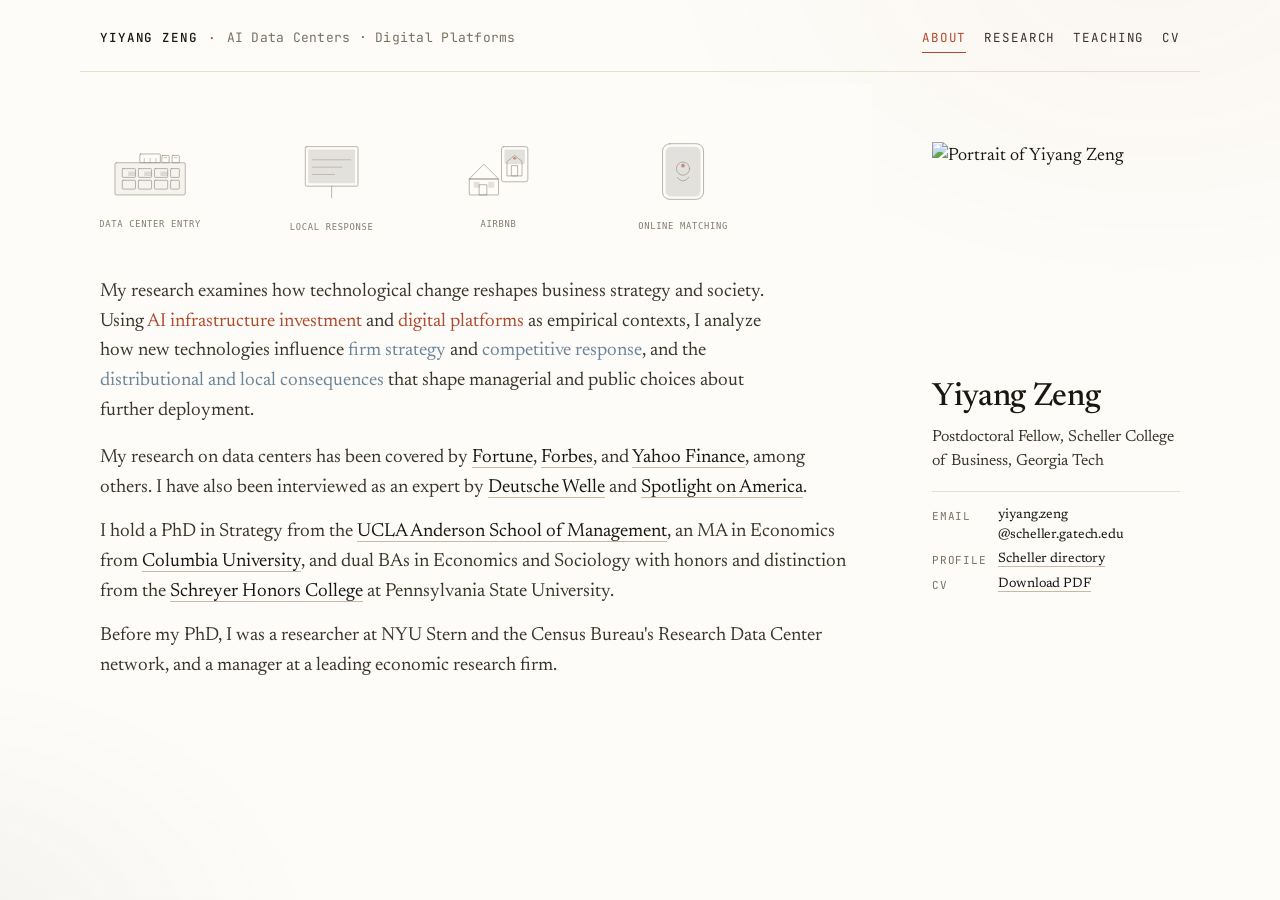
==== commit 592c9b6e: "Update site content." ====
--- a/index.html
+++ b/index.html
@@ -133,7 +133,7 @@
     <main class="yz-main">
     <p class="yz-intro">My research examines how technological change reshapes business strategy and society. Using <span class="yz-kw">AI infrastructure investment</span> and <span class="yz-kw">digital platforms</span> as empirical contexts, I analyze how new technologies influence <span class="yz-kw-light">firm strategy</span> and <span class="yz-kw-light">competitive response</span>, and the <span class="yz-kw-light">distributional and local consequences</span> that shape managerial and public choices about further deployment.</p>
 
-    <p class="yz-bio yz-press">My research on data centers has been covered by <a href="https://fortune.com/2026/07/14/data-centers-urban-rural-jobs-study/" target="_blank" rel="noopener noreferrer">Fortune</a>, <a href="https://www.forbes.com/sites/frankholmes/2026/08/24/americas-new-luddites-are-coming-for-the-ai-data-center-boom/" target="_blank" rel="noopener noreferrer">Forbes</a>, and <a href="https://finance.yahoo.com/economy/articles/why-better-off-cities-towns-130409153.html" target="_blank" rel="noopener noreferrer">Yahoo Finance</a>, among other outlets. I have also served as an expert in interviews with <a href="https://www.dw.com/en/americas-ai-boom-who-pays-the-price/video-79046888" target="_blank" rel="noopener noreferrer">Deutsche Welle</a> and CBS News.</p>
+    <p class="yz-bio yz-press">My research on data centers has been covered by <a href="https://fortune.com/2026/07/14/data-centers-urban-rural-jobs-study/" target="_blank" rel="noopener noreferrer">Fortune</a>, <a href="https://www.forbes.com/sites/frankholmes/2026/08/24/americas-new-luddites-are-coming-for-the-ai-data-center-boom/" target="_blank" rel="noopener noreferrer">Forbes</a>, and <a href="https://finance.yahoo.com/economy/articles/why-better-off-cities-towns-130409153.html" target="_blank" rel="noopener noreferrer">Yahoo Finance</a>, among others. I have also been interviewed as an expert by <a href="https://www.dw.com/en/americas-ai-boom-who-pays-the-price/video-79046888" target="_blank" rel="noopener noreferrer">Deutsche Welle</a> and <a href="https://www.youtube.com/watch?v=OlqTcebdJt0" target="_blank" rel="noopener noreferrer">Spotlight on America</a>.</p>
 
     <p class="yz-bio">I hold a PhD in Strategy from the <a href="https://www.anderson.ucla.edu/faculty-and-research/strategy" target="_blank" rel="noopener noreferrer">UCLA Anderson School of Management</a>, an MA in Economics from <a href="https://econ.columbia.edu/" target="_blank" rel="noopener noreferrer">Columbia University</a>, and dual BAs in Economics and Sociology with honors and distinction from the <a href="https://www.shc.psu.edu/" target="_blank" rel="noopener noreferrer">Schreyer Honors College</a> at Pennsylvania State University.</p>
 
